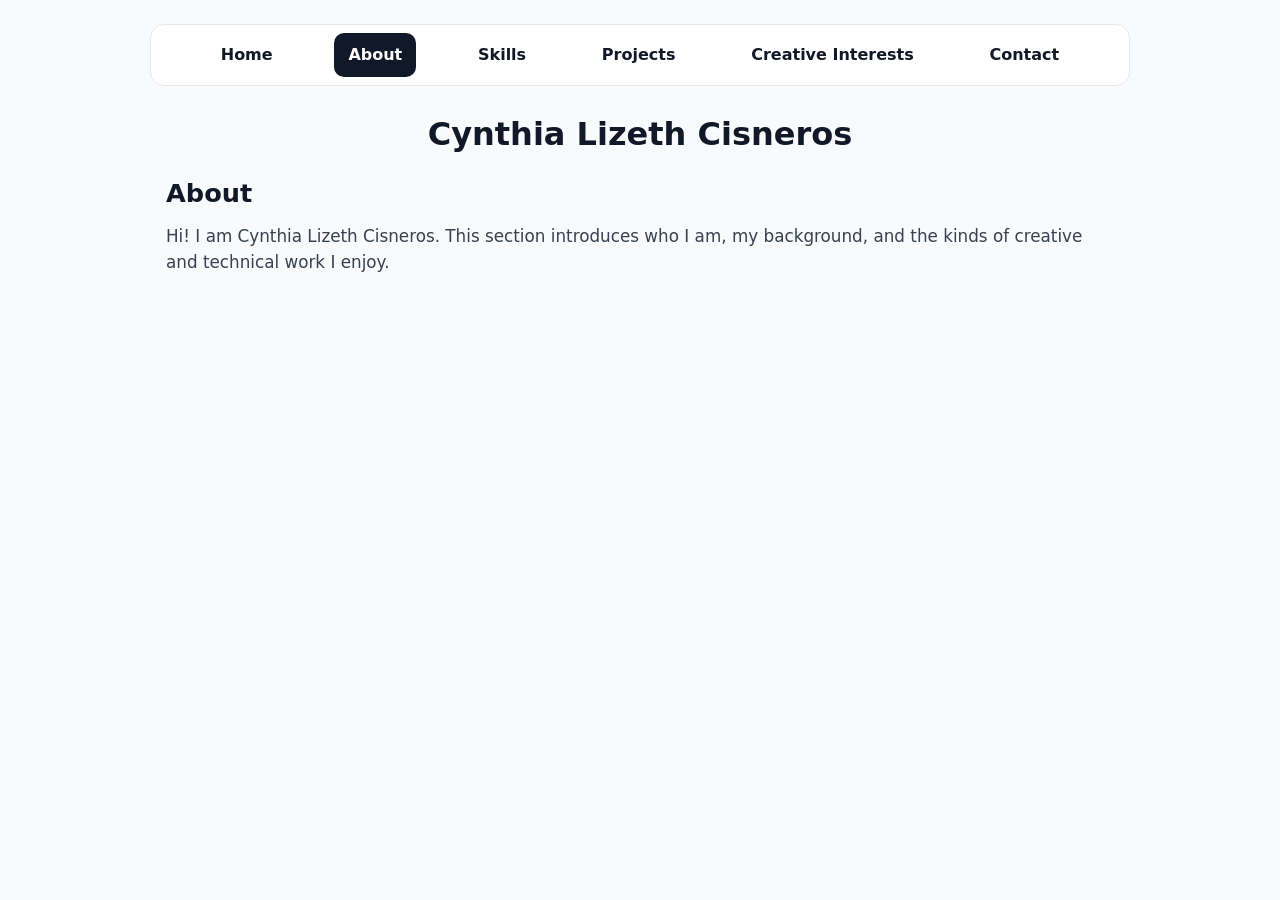
==== about.html @ 5bf7b828 "updated banner updated banner on all html files" ====
<!DOCTYPE html>
<html lang="en">
  <head>
    <meta charset="UTF-8" />
    <meta name="viewport" content="width=device-width, initial-scale=1.0" />
    <title>Cynthia Lizeth Cisneros - About</title>
    <link rel="stylesheet" href="style.css" />
  </head>
  <body>
    <header class="site-header">
      <nav class="nav-tabs" aria-label="Primary navigation">
        <a class="nav-tab" href="index.html">Home</a>
        <a class="nav-tab nav-tab--active" href="about.html">About</a>
        <a class="nav-tab" href="skills.html">Skills</a>
        <a class="nav-tab" href="projects.html">Projects</a>
        <a class="nav-tab" href="creativeinterests.html">Creative Interests</a>
        <a class="nav-tab" href="contact.html">Contact</a>
      </nav>

      <div class="banner-title">
        <h1>Cynthia Lizeth Cisneros</h1>
      </div>
    </header>

    <main class="page-content">
      <section class="page-section">
        <h2 class="page-title">About</h2>
        <p class="page-lead">
          Hi! I am Cynthia Lizeth Cisneros. This section introduces who I am,
          my background, and the kinds of creative and technical work I enjoy.
        </p>
      </section>
    </main>
  </body>
</html>
---- style.css ----
* {
    margin: 0;
    padding: 0;
    box-sizing: border-box;
}

html, body{
    height: 100%;
}

body {
    font-family: system-ui, -apple-system, BlinkMacSystemFont, "Segoe UI", Roboto, Arial, sans-serif;
    line-height: 1.5;
    background: #f8fafc;
    color: #111827;
}

.site-header {
    padding: 24px 16px 0;
    text-align: center;
}

.banner-title h1 {
    font-size: 2rem;
    margin-bottom: 16px;
}

.nav-tabs {
    display: flex;
    justify-content: space-evenly;
    align-items: center;
    flex-wrap: nowrap;
    gap: 0px;
    margin: 0 auto 24px;
    padding: 8px;
    background: #ffffff;
    border: 1px solid #e5e7eb;
    border-radius: 14px;
    width: 100%;
    max-width: 980px;
    overflow-x: auto;
}

.nav-tab {
    text-decoration: none;
    padding: 10px 14px;
    border-radius: 10px;
    color: #111827;
    font-weight: 650;
    background: transparent;
    transition: background-color 120ms ease, color 120ms ease;
}

.nav-tab:hover {
    background: #f3f4f6;
}

.nav-tab--active {
    background: #111827;
    color: #ffffff;
}

.page-content {
    max-width: 980px;
    margin: 0 auto;
    padding: 0 16px 48px;
}

.page-section {
    display: block;
}

.page-title {
    font-size: 1.6rem;
    margin-bottom: 12px;
}

.page-lead {
    font-size: 1.05rem;
    color: #374151;
}
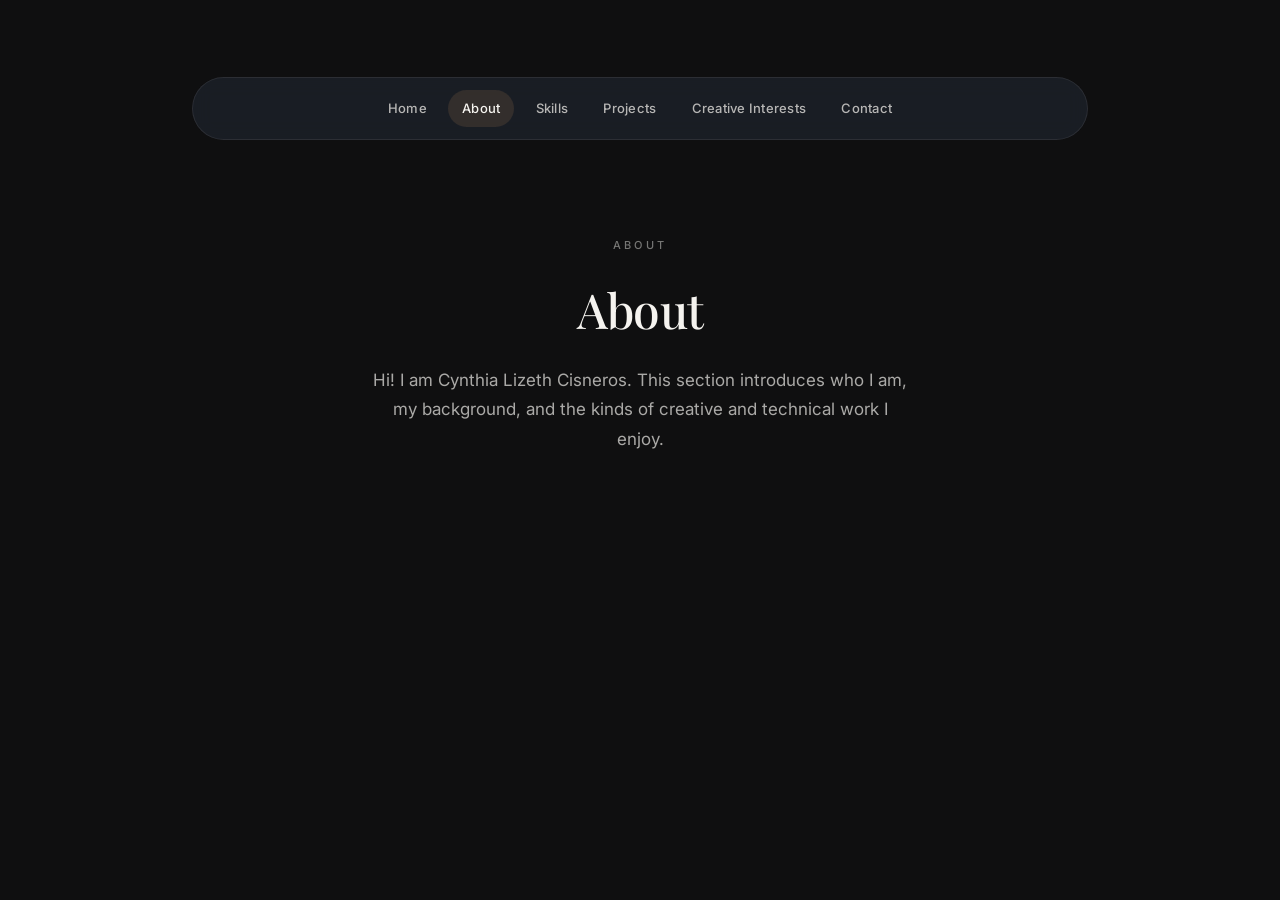
==== commit 905e1e1d: "added design to all html files" ====
--- a/about.html
+++ b/about.html
@@ -3,33 +3,38 @@
   <head>
     <meta charset="UTF-8" />
     <meta name="viewport" content="width=device-width, initial-scale=1.0" />
-    <title>Cynthia Lizeth Cisneros - About</title>
+    <title>Cynthia Lizeth Cisneros — About</title>
+    <link rel="preconnect" href="https://fonts.googleapis.com" />
+    <link rel="preconnect" href="https://fonts.gstatic.com" crossorigin />
+    <link
+      href="https://fonts.googleapis.com/css2?family=Inter:wght@400;500&family=Playfair+Display:ital,wght@0,500;0,600;1,500&display=swap"
+      rel="stylesheet"
+    />
     <link rel="stylesheet" href="style.css" />
   </head>
   <body>
-    <header class="site-header">
-      <nav class="nav-tabs" aria-label="Primary navigation">
-        <a class="nav-tab" href="index.html">Home</a>
-        <a class="nav-tab nav-tab--active" href="about.html">About</a>
-        <a class="nav-tab" href="skills.html">Skills</a>
-        <a class="nav-tab" href="projects.html">Projects</a>
-        <a class="nav-tab" href="creativeinterests.html">Creative Interests</a>
-        <a class="nav-tab" href="contact.html">Contact</a>
-      </nav>
+    <div class="home-shell">
+      <header class="home-header">
+        <nav class="home-nav" aria-label="Primary navigation">
+          <a class="home-nav__link" href="index.html">Home</a>
+          <a class="home-nav__link home-nav__link--active" href="about.html">About</a>
+          <a class="home-nav__link" href="skills.html">Skills</a>
+          <a class="home-nav__link" href="projects.html">Projects</a>
+          <a class="home-nav__link" href="creativeinterests.html">Creative Interests</a>
+          <a class="home-nav__link" href="contact.html">Contact</a>
+        </nav>
+      </header>
 
-      <div class="banner-title">
-        <h1>Cynthia Lizeth Cisneros</h1>
-      </div>
-    </header>
-
-    <main class="page-content">
-      <section class="page-section">
-        <h2 class="page-title">About</h2>
-        <p class="page-lead">
-          Hi! I am Cynthia Lizeth Cisneros. This section introduces who I am,
-          my background, and the kinds of creative and technical work I enjoy.
-        </p>
-      </section>
-    </main>
+      <main class="home-main home-main--inner">
+        <article class="home-content">
+          <p class="home-content__eyebrow">About</p>
+          <h1 class="home-content__title">About</h1>
+          <p class="home-content__lead">
+            Hi! I am Cynthia Lizeth Cisneros. This section introduces who I am, my background, and
+            the kinds of creative and technical work I enjoy.
+          </p>
+        </article>
+      </main>
+    </div>
   </body>
 </html>
--- a/style.css
+++ b/style.css
@@ -4,78 +4,352 @@
     box-sizing: border-box;
 }
 
-html, body{
+html,
+body {
     height: 100%;
 }
 
 body {
-    font-family: system-ui, -apple-system, BlinkMacSystemFont, "Segoe UI", Roboto, Arial, sans-serif;
-    line-height: 1.5;
-    background: #f8fafc;
-    color: #111827;
-}
-
-.site-header {
-    padding: 24px 16px 0;
+    min-height: 100%;
+    background: #0f0f10;
+    color: #f5f3ef;
+    font-family: "Inter", system-ui, -apple-system, BlinkMacSystemFont, "Segoe UI", sans-serif;
+    font-weight: 400;
+    line-height: 1.65;
+    -webkit-font-smoothing: antialiased;
+}
+
+/* ----- Shell & navigation ----- */
+
+.home-shell {
+    max-width: 72rem;
+    margin: 0 auto;
+    padding: clamp(2.5rem, 6vw, 5rem) clamp(1.5rem, 5vw, 3.5rem)
+        clamp(4rem, 10vw, 7rem);
+    min-height: 100vh;
+    display: flex;
+    flex-direction: column;
+}
+
+.home-header {
+    margin-bottom: clamp(2rem, 8vw, 4rem);
+}
+
+.page-site--home .home-header {
+    margin-bottom: clamp(3rem, 12vw, 8rem);
+}
+
+.home-nav {
+    display: flex;
+    flex-wrap: wrap;
+    justify-content: center;
+    align-items: center;
+    gap: 0.25rem 0.5rem;
+    padding: 0.75rem 1rem;
+    max-width: 56rem;
+    margin: 0 auto;
+    background: rgba(47, 58, 74, 0.35);
+    border: 1px solid rgba(245, 243, 239, 0.08);
+    border-radius: 999px;
+    backdrop-filter: blur(10px);
+}
+
+.home-nav__link {
+    text-decoration: none;
+    color: rgba(245, 243, 239, 0.72);
+    font-size: 0.8125rem;
+    font-weight: 500;
+    letter-spacing: 0.02em;
+    padding: 0.5rem 0.85rem;
+    border-radius: 999px;
+    transition:
+        color 0.35s ease,
+        background-color 0.35s ease;
+}
+
+.home-nav__link:hover {
+    color: #f5f3ef;
+    background: rgba(245, 243, 239, 0.06);
+}
+
+.home-nav__link--active {
+    color: #f5f3ef;
+    background: rgba(140, 106, 74, 0.22);
+}
+
+.home-nav__link:focus-visible {
+    outline: 1px solid #8c6a4a;
+    outline-offset: 2px;
+}
+
+/* ----- Main regions ----- */
+
+.home-main {
+    flex: 1;
+    display: flex;
+    flex-direction: column;
+    width: 100%;
+    max-width: 56rem;
+    margin-inline: auto;
+}
+
+.page-site--home .home-main {
+    align-items: center;
+    justify-content: center;
+}
+
+.home-main--inner {
+    align-items: stretch;
+    justify-content: flex-start;
+    gap: clamp(2.5rem, 6vw, 4rem);
+    padding-bottom: clamp(2rem, 6vw, 4rem);
+}
+
+/* ----- Homepage hero ----- */
+
+.home-hero {
     text-align: center;
-}
-
-.banner-title h1 {
-    font-size: 2rem;
-    margin-bottom: 16px;
-}
-
-.nav-tabs {
-    display: flex;
-    justify-content: space-evenly;
+    max-width: 38rem;
+    margin: 0 auto;
+    padding: clamp(2rem, 6vw, 4rem) clamp(1rem, 4vw, 2rem);
+}
+
+.home-hero__eyebrow {
+    font-size: 0.6875rem;
+    font-weight: 500;
+    letter-spacing: 0.28em;
+    text-transform: uppercase;
+    color: rgba(245, 243, 239, 0.45);
+    margin: 0 0 clamp(1.75rem, 4vw, 2.5rem);
+}
+
+.home-hero__title {
+    font-family: "Playfair Display", Georgia, "Times New Roman", serif;
+    font-weight: 500;
+    font-size: clamp(2.5rem, 7vw, 4.25rem);
+    line-height: 1.12;
+    letter-spacing: -0.02em;
+    margin: 0 0 clamp(1.5rem, 4vw, 2.25rem);
+    color: #f5f3ef;
+}
+
+.home-hero__subtitle {
+    font-size: clamp(1rem, 2.2vw, 1.125rem);
+    line-height: 1.75;
+    color: rgba(245, 243, 239, 0.68);
+    max-width: 32rem;
+    margin: 0 auto clamp(2.5rem, 6vw, 3.5rem);
+}
+
+.home-hero__cta {
+    display: inline-flex;
     align-items: center;
-    flex-wrap: nowrap;
-    gap: 0px;
-    margin: 0 auto 24px;
-    padding: 8px;
-    background: #ffffff;
-    border: 1px solid #e5e7eb;
+    justify-content: center;
+    text-decoration: none;
+    color: #f5f3ef;
+    font-size: 0.9375rem;
+    font-weight: 500;
+    letter-spacing: 0.04em;
+    padding: 1rem 2.25rem;
+    border-radius: 999px;
+    border: 1px solid rgba(140, 106, 74, 0.55);
+    background: transparent;
+    transition:
+        background-color 0.4s ease,
+        border-color 0.4s ease,
+        color 0.4s ease,
+        transform 0.45s cubic-bezier(0.22, 1, 0.36, 1),
+        box-shadow 0.45s ease;
+}
+
+.home-hero__cta:hover {
+    background: rgba(140, 106, 74, 0.18);
+    border-color: #8c6a4a;
+    box-shadow: 0 12px 40px rgba(15, 15, 16, 0.45);
+    transform: translateY(-2px);
+}
+
+.home-hero__cta:active {
+    transform: translateY(0);
+}
+
+.home-hero__cta:focus-visible {
+    outline: 1px solid rgba(245, 243, 239, 0.35);
+    outline-offset: 4px;
+}
+
+/* ----- Inner pages (editorial block) ----- */
+
+.home-content {
+    text-align: center;
+    max-width: 38rem;
+    margin: 0 auto;
+    padding: clamp(1rem, 4vw, 2rem) clamp(1rem, 4vw, 2rem) 0;
+}
+
+.home-content--tight-bottom {
+    padding-bottom: 0;
+}
+
+.home-content__eyebrow {
+    font-size: 0.6875rem;
+    font-weight: 500;
+    letter-spacing: 0.28em;
+    text-transform: uppercase;
+    color: rgba(245, 243, 239, 0.45);
+    margin: 0 0 clamp(1.25rem, 3vw, 1.75rem);
+}
+
+.home-content__title {
+    font-family: "Playfair Display", Georgia, "Times New Roman", serif;
+    font-weight: 500;
+    font-size: clamp(2rem, 5vw, 3rem);
+    line-height: 1.15;
+    letter-spacing: -0.02em;
+    color: #f5f3ef;
+    margin: 0 0 clamp(1.25rem, 3vw, 1.75rem);
+}
+
+.home-content__lead {
+    font-size: clamp(1rem, 2.2vw, 1.0625rem);
+    line-height: 1.75;
+    color: rgba(245, 243, 239, 0.68);
+    margin: 0;
+}
+
+/* ----- Project gallery ----- */
+
+.projects-gallery {
+    width: 100%;
+}
+
+.project-grid {
+    display: grid;
+    grid-template-columns: repeat(auto-fill, minmax(260px, 1fr));
+    gap: clamp(1.25rem, 3vw, 1.75rem);
+    align-items: stretch;
+}
+
+.project-card {
+    background: rgba(47, 58, 74, 0.25);
+    border: 1px solid rgba(245, 243, 239, 0.1);
     border-radius: 14px;
-    width: 100%;
-    max-width: 980px;
-    overflow-x: auto;
-}
-
-.nav-tab {
+    padding: clamp(1.25rem, 3vw, 1.5rem) clamp(1.25rem, 3vw, 1.5rem)
+        clamp(1.5rem, 3.5vw, 1.75rem);
+    display: flex;
+    flex-direction: column;
+    gap: 0.85rem;
+    box-shadow: 0 1px 2px rgba(15, 15, 16, 0.4);
+    transition:
+        box-shadow 0.35s ease,
+        border-color 0.35s ease,
+        transform 0.45s cubic-bezier(0.22, 1, 0.36, 1);
+}
+
+.project-card:hover {
+    border-color: rgba(140, 106, 74, 0.35);
+    box-shadow: 0 16px 48px rgba(15, 15, 16, 0.55);
+    transform: translateY(-2px);
+}
+
+.project-card__category {
+    align-self: flex-start;
+    display: inline-block;
+    font-size: 0.68rem;
+    font-weight: 700;
+    letter-spacing: 0.06em;
+    text-transform: uppercase;
+    color: rgba(245, 243, 239, 0.55);
+    background: rgba(47, 58, 74, 0.45);
+    border: 1px solid rgba(245, 243, 239, 0.1);
+    padding: 5px 10px;
+    border-radius: 999px;
+    max-width: 100%;
+    line-height: 1.25;
+    white-space: normal;
+}
+
+.project-card__title {
+    font-family: "Playfair Display", Georgia, "Times New Roman", serif;
+    font-size: 1.2rem;
+    font-weight: 500;
+    color: #f5f3ef;
+    line-height: 1.3;
+    margin: 0;
+}
+
+.project-card__desc {
+    font-size: 0.98rem;
+    color: rgba(245, 243, 239, 0.62);
+    flex-grow: 1;
+    margin: 0;
+}
+
+.project-card__links {
+    display: flex;
+    flex-wrap: wrap;
+    gap: 10px;
+}
+
+.project-card__link {
+    font-size: 0.92rem;
+    font-weight: 500;
     text-decoration: none;
-    padding: 10px 14px;
-    border-radius: 10px;
-    color: #111827;
-    font-weight: 650;
-    background: transparent;
-    transition: background-color 120ms ease, color 120ms ease;
-}
-
-.nav-tab:hover {
-    background: #f3f4f6;
-}
-
-.nav-tab--active {
-    background: #111827;
-    color: #ffffff;
-}
-
-.page-content {
-    max-width: 980px;
-    margin: 0 auto;
-    padding: 0 16px 48px;
-}
-
-.page-section {
-    display: block;
-}
-
-.page-title {
-    font-size: 1.6rem;
-    margin-bottom: 12px;
-}
-
-.page-lead {
-    font-size: 1.05rem;
-    color: #374151;
-}
+    color: #f5f3ef;
+    background: rgba(140, 106, 74, 0.28);
+    border: 1px solid rgba(140, 106, 74, 0.45);
+    padding: 8px 14px;
+    border-radius: 999px;
+    transition:
+        background-color 0.35s ease,
+        border-color 0.35s ease,
+        transform 0.35s ease;
+}
+
+.project-card__link:hover {
+    background: rgba(140, 106, 74, 0.42);
+    border-color: #8c6a4a;
+}
+
+.project-card__link:focus-visible {
+    outline: 1px solid rgba(245, 243, 239, 0.35);
+    outline-offset: 2px;
+}
+
+.project-card__link--secondary {
+    color: rgba(245, 243, 239, 0.88);
+    background: rgba(47, 58, 74, 0.4);
+    border-color: rgba(245, 243, 239, 0.12);
+}
+
+.project-card__link--secondary:hover {
+    background: rgba(47, 58, 74, 0.65);
+    border-color: rgba(245, 243, 239, 0.18);
+}
+
+@media (max-width: 640px) {
+    .home-nav {
+        border-radius: 1rem;
+        justify-content: flex-start;
+    }
+}
+
+@media (max-width: 520px) {
+    .project-grid {
+        grid-template-columns: 1fr;
+    }
+}
+
+@media (prefers-reduced-motion: reduce) {
+    .home-nav__link,
+    .home-hero__cta,
+    .project-card,
+    .project-card__link {
+        transition-duration: 0.01ms;
+    }
+
+    .home-hero__cta:hover,
+    .project-card:hover {
+        transform: none;
+    }
+}
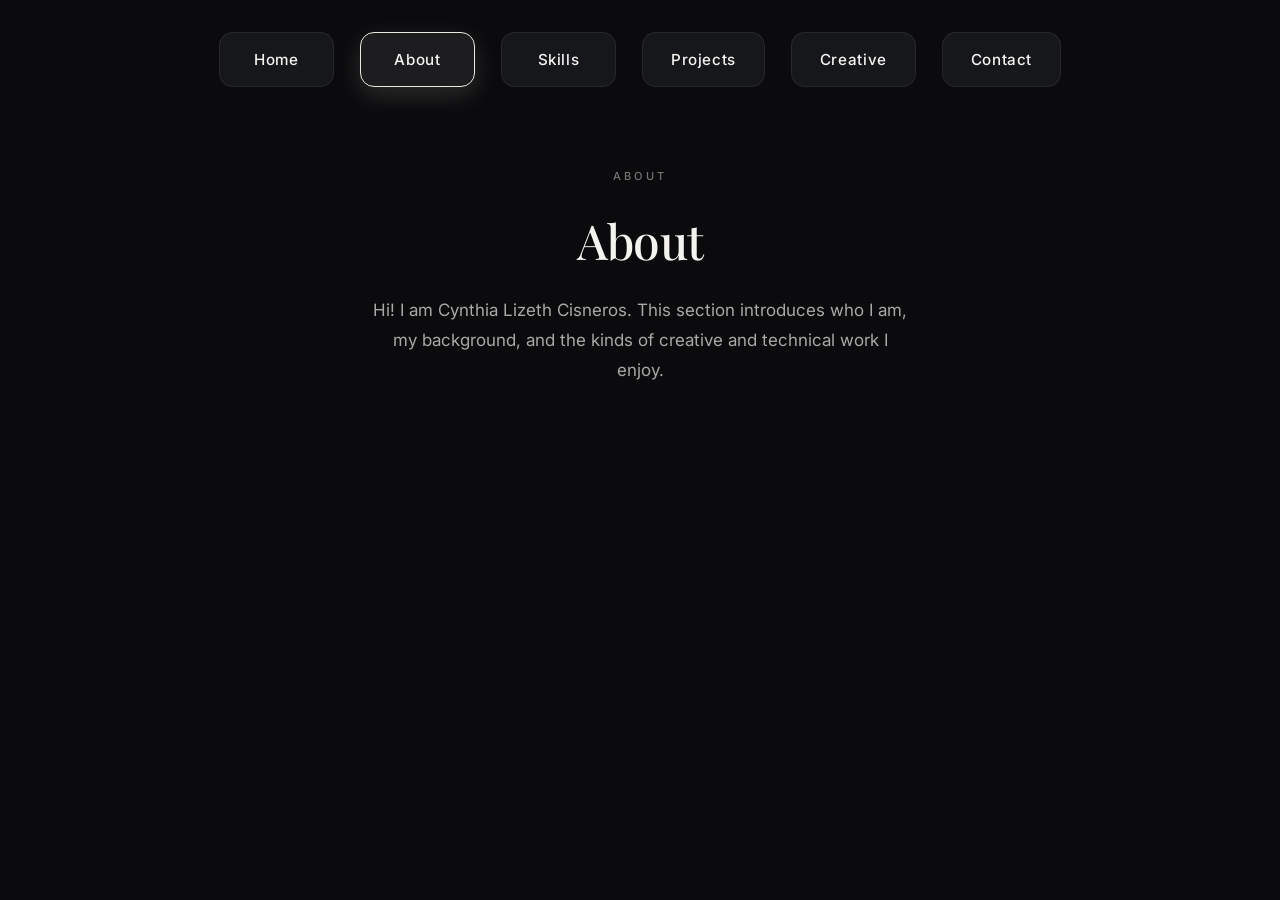
==== commit 23e1eb65: "updated nav. table" ====
--- a/about.html
+++ b/about.html
@@ -7,34 +7,35 @@
     <link rel="preconnect" href="https://fonts.googleapis.com" />
     <link rel="preconnect" href="https://fonts.gstatic.com" crossorigin />
     <link
-      href="https://fonts.googleapis.com/css2?family=Inter:wght@400;500&family=Playfair+Display:ital,wght@0,500;0,600;1,500&display=swap"
+      href="https://fonts.googleapis.com/css2?family=Inter:wght@400;500;600&family=Playfair+Display:wght@500;600;700&display=swap"
       rel="stylesheet"
     />
+    <link rel="stylesheet" href="home.css" />
     <link rel="stylesheet" href="style.css" />
   </head>
   <body>
-    <div class="home-shell">
-      <header class="home-header">
-        <nav class="home-nav" aria-label="Primary navigation">
-          <a class="home-nav__link" href="index.html">Home</a>
-          <a class="home-nav__link home-nav__link--active" href="about.html">About</a>
-          <a class="home-nav__link" href="skills.html">Skills</a>
-          <a class="home-nav__link" href="projects.html">Projects</a>
-          <a class="home-nav__link" href="creativeinterests.html">Creative Interests</a>
-          <a class="home-nav__link" href="contact.html">Contact</a>
-        </nav>
-      </header>
+    <header class="site-header">
+      <nav class="nav-menu" aria-label="Primary navigation">
+        <a href="index.html" class="nav-item">Home</a>
+        <a href="about.html" class="nav-item">About</a>
+        <a href="skills.html" class="nav-item">Skills</a>
+        <a href="projects.html" class="nav-item">Projects</a>
+        <a href="creativeinterests.html" class="nav-item">Creative</a>
+        <a href="contact.html" class="nav-item">Contact</a>
+      </nav>
+    </header>
 
-      <main class="home-main home-main--inner">
-        <article class="home-content">
-          <p class="home-content__eyebrow">About</p>
-          <h1 class="home-content__title">About</h1>
-          <p class="home-content__lead">
-            Hi! I am Cynthia Lizeth Cisneros. This section introduces who I am, my background, and
-            the kinds of creative and technical work I enjoy.
-          </p>
-        </article>
-      </main>
-    </div>
+    <main class="home-main home-main--inner">
+      <article class="home-content">
+        <p class="home-content__eyebrow">About</p>
+        <h1 class="home-content__title">About</h1>
+        <p class="home-content__lead">
+          Hi! I am Cynthia Lizeth Cisneros. This section introduces who I am, my background, and the
+          kinds of creative and technical work I enjoy.
+        </p>
+      </article>
+    </main>
+
+    <script src="home.js"></script>
   </body>
 </html>
--- a/home.css
+++ b/home.css
@@ -0,0 +1,125 @@
+* {
+    margin: 0;
+    padding: 0;
+    box-sizing: border-box;
+}
+
+html {
+    scroll-behavior: smooth;
+}
+
+body {
+    background: #0b0b0d;
+    color: #f5f3ef;
+    font-family: "Inter", sans-serif;
+}
+
+/* HEADER */
+.site-header {
+    width: 100%;
+    padding: 32px 20px 0;
+    display: flex;
+    justify-content: center;
+}
+
+/* NAV MENU */
+.nav-menu {
+    display: flex;
+    justify-content: center;
+    gap: 26px; /* increased spacing */
+    flex-wrap: wrap;
+}
+
+/* NAV ITEMS */
+.nav-item {
+    text-decoration: none;
+    color: #f5f3ef;
+    background: #15171b;
+    border: 1px solid rgba(245, 243, 239, 0.08);
+    padding: 14px 28px;
+    min-width: 115px;
+    text-align: center;
+    border-radius: 14px;
+    font-size: 0.95rem;
+    font-weight: 500;
+    letter-spacing: 0.04em;
+
+    transition:
+        background-color 0.3s ease,
+        border-color 0.3s ease,
+        transform 0.25s ease,
+        box-shadow 0.3s ease;
+}
+
+/* HOVER EFFECT */
+.nav-item:hover {
+    transform: translateY(-3px);
+    border-color: rgba(245, 243, 239, 0.2);
+    box-shadow: 0 10px 25px rgba(0, 0, 0, 0.25);
+}
+
+/* ACTIVE (VANILLA LUXURY STYLE) */
+.nav-item.active {
+    border-color: #ede7df;
+    background: rgba(237, 231, 223, 0.08);
+    box-shadow: 0 8px 24px rgba(237, 231, 223, 0.15);
+}
+
+/* HERO */
+.hero {
+    min-height: calc(100vh - 120px);
+    display: flex;
+    flex-direction: column;
+    justify-content: center;
+    align-items: center;
+    text-align: center;
+    padding: 60px 20px 100px;
+}
+
+.hero-label {
+    font-size: 0.7rem;
+    letter-spacing: 0.35em;
+    color: rgba(245, 243, 239, 0.5);
+    margin-bottom: 28px;
+}
+
+.hero h1 {
+    font-family: "Playfair Display", serif;
+    font-size: clamp(3.2rem, 7vw, 5.8rem);
+    line-height: 1;
+    margin-bottom: 28px;
+}
+
+.hero-subtext {
+    max-width: 600px;
+    font-size: 1.15rem;
+    color: rgba(245, 243, 239, 0.7);
+    margin-bottom: 40px;
+}
+
+/* BUTTON */
+.hero-button {
+    text-decoration: none;
+    color: #f5f3ef;
+    border: 1px solid rgba(237, 231, 223, 0.4);
+    padding: 14px 32px;
+    border-radius: 999px;
+    transition: all 0.3s ease;
+}
+
+.hero-button:hover {
+    background: rgba(237, 231, 223, 0.08);
+    border-color: #ede7df;
+}
+
+/* MOBILE */
+@media (max-width: 768px) {
+    .nav-menu {
+        gap: 16px;
+    }
+
+    .nav-item {
+        padding: 12px 18px;
+        min-width: unset;
+    }
+}
--- a/style.css
+++ b/style.css
@@ -11,7 +11,7 @@
 
 body {
     min-height: 100%;
-    background: #0f0f10;
+    background: #0b0b0d;
     color: #f5f3ef;
     font-family: "Inter", system-ui, -apple-system, BlinkMacSystemFont, "Segoe UI", sans-serif;
     font-weight: 400;
@@ -19,163 +19,19 @@
     -webkit-font-smoothing: antialiased;
 }
 
-/* ----- Shell & navigation ----- */
-
-.home-shell {
-    max-width: 72rem;
-    margin: 0 auto;
-    padding: clamp(2.5rem, 6vw, 5rem) clamp(1.5rem, 5vw, 3.5rem)
-        clamp(4rem, 10vw, 7rem);
-    min-height: 100vh;
-    display: flex;
-    flex-direction: column;
-}
-
-.home-header {
-    margin-bottom: clamp(2rem, 8vw, 4rem);
-}
-
-.page-site--home .home-header {
-    margin-bottom: clamp(3rem, 12vw, 8rem);
-}
-
-.home-nav {
-    display: flex;
-    flex-wrap: wrap;
-    justify-content: center;
-    align-items: center;
-    gap: 0.25rem 0.5rem;
-    padding: 0.75rem 1rem;
-    max-width: 56rem;
-    margin: 0 auto;
-    background: rgba(47, 58, 74, 0.35);
-    border: 1px solid rgba(245, 243, 239, 0.08);
-    border-radius: 999px;
-    backdrop-filter: blur(10px);
-}
-
-.home-nav__link {
-    text-decoration: none;
-    color: rgba(245, 243, 239, 0.72);
-    font-size: 0.8125rem;
-    font-weight: 500;
-    letter-spacing: 0.02em;
-    padding: 0.5rem 0.85rem;
-    border-radius: 999px;
-    transition:
-        color 0.35s ease,
-        background-color 0.35s ease;
-}
-
-.home-nav__link:hover {
-    color: #f5f3ef;
-    background: rgba(245, 243, 239, 0.06);
-}
-
-.home-nav__link--active {
-    color: #f5f3ef;
-    background: rgba(140, 106, 74, 0.22);
-}
-
-.home-nav__link:focus-visible {
-    outline: 1px solid #8c6a4a;
-    outline-offset: 2px;
-}
-
-/* ----- Main regions ----- */
+/* ----- Inner page main ----- */
 
 .home-main {
-    flex: 1;
-    display: flex;
-    flex-direction: column;
     width: 100%;
     max-width: 56rem;
     margin-inline: auto;
 }
 
-.page-site--home .home-main {
-    align-items: center;
-    justify-content: center;
-}
-
 .home-main--inner {
-    align-items: stretch;
-    justify-content: flex-start;
+    display: flex;
+    flex-direction: column;
     gap: clamp(2.5rem, 6vw, 4rem);
-    padding-bottom: clamp(2rem, 6vw, 4rem);
-}
-
-/* ----- Homepage hero ----- */
-
-.home-hero {
-    text-align: center;
-    max-width: 38rem;
-    margin: 0 auto;
-    padding: clamp(2rem, 6vw, 4rem) clamp(1rem, 4vw, 2rem);
-}
-
-.home-hero__eyebrow {
-    font-size: 0.6875rem;
-    font-weight: 500;
-    letter-spacing: 0.28em;
-    text-transform: uppercase;
-    color: rgba(245, 243, 239, 0.45);
-    margin: 0 0 clamp(1.75rem, 4vw, 2.5rem);
-}
-
-.home-hero__title {
-    font-family: "Playfair Display", Georgia, "Times New Roman", serif;
-    font-weight: 500;
-    font-size: clamp(2.5rem, 7vw, 4.25rem);
-    line-height: 1.12;
-    letter-spacing: -0.02em;
-    margin: 0 0 clamp(1.5rem, 4vw, 2.25rem);
-    color: #f5f3ef;
-}
-
-.home-hero__subtitle {
-    font-size: clamp(1rem, 2.2vw, 1.125rem);
-    line-height: 1.75;
-    color: rgba(245, 243, 239, 0.68);
-    max-width: 32rem;
-    margin: 0 auto clamp(2.5rem, 6vw, 3.5rem);
-}
-
-.home-hero__cta {
-    display: inline-flex;
-    align-items: center;
-    justify-content: center;
-    text-decoration: none;
-    color: #f5f3ef;
-    font-size: 0.9375rem;
-    font-weight: 500;
-    letter-spacing: 0.04em;
-    padding: 1rem 2.25rem;
-    border-radius: 999px;
-    border: 1px solid rgba(140, 106, 74, 0.55);
-    background: transparent;
-    transition:
-        background-color 0.4s ease,
-        border-color 0.4s ease,
-        color 0.4s ease,
-        transform 0.45s cubic-bezier(0.22, 1, 0.36, 1),
-        box-shadow 0.45s ease;
-}
-
-.home-hero__cta:hover {
-    background: rgba(140, 106, 74, 0.18);
-    border-color: #8c6a4a;
-    box-shadow: 0 12px 40px rgba(15, 15, 16, 0.45);
-    transform: translateY(-2px);
-}
-
-.home-hero__cta:active {
-    transform: translateY(0);
-}
-
-.home-hero__cta:focus-visible {
-    outline: 1px solid rgba(245, 243, 239, 0.35);
-    outline-offset: 4px;
+    padding: clamp(2rem, 6vw, 3rem) 20px clamp(3rem, 10vw, 6rem);
 }
 
 /* ----- Inner pages (editorial block) ----- */
@@ -327,13 +183,6 @@
     border-color: rgba(245, 243, 239, 0.18);
 }
 
-@media (max-width: 640px) {
-    .home-nav {
-        border-radius: 1rem;
-        justify-content: flex-start;
-    }
-}
-
 @media (max-width: 520px) {
     .project-grid {
         grid-template-columns: 1fr;
@@ -341,14 +190,11 @@
 }
 
 @media (prefers-reduced-motion: reduce) {
-    .home-nav__link,
-    .home-hero__cta,
     .project-card,
     .project-card__link {
         transition-duration: 0.01ms;
     }
 
-    .home-hero__cta:hover,
     .project-card:hover {
         transform: none;
     }
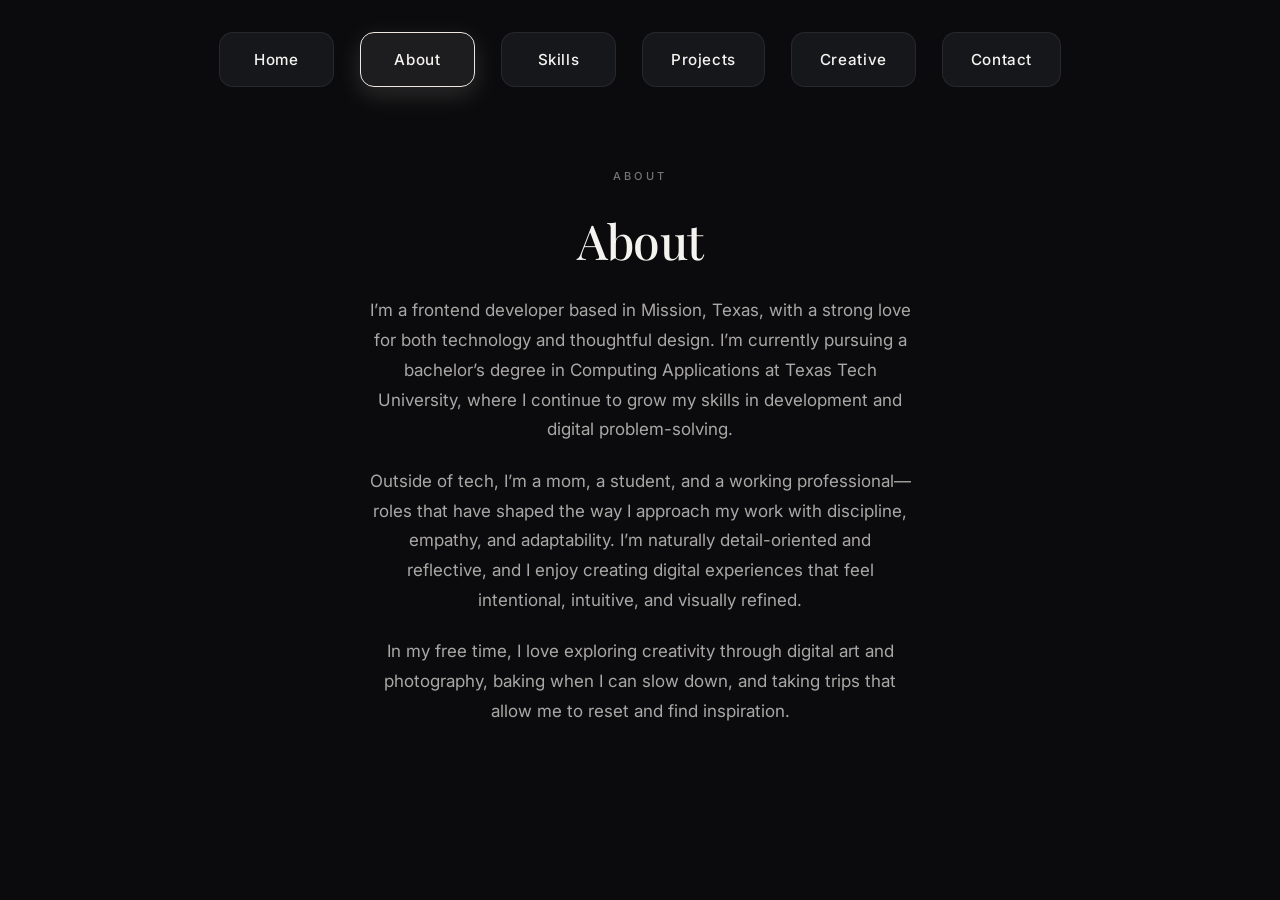
==== commit b555e760: "changed about.html bio" ====
--- a/about.html
+++ b/about.html
@@ -30,8 +30,20 @@
         <p class="home-content__eyebrow">About</p>
         <h1 class="home-content__title">About</h1>
         <p class="home-content__lead">
-          Hi! I am Cynthia Lizeth Cisneros. This section introduces who I am, my background, and the
-          kinds of creative and technical work I enjoy.
+          I’m a frontend developer based in Mission, Texas, with a strong love for both technology and
+          thoughtful design. I’m currently pursuing a bachelor’s degree in Computing Applications at
+          Texas Tech University, where I continue to grow my skills in development and digital
+          problem-solving.
+        </p>
+        <p class="home-content__lead">
+          Outside of tech, I’m a mom, a student, and a working professional—roles that have shaped the
+          way I approach my work with discipline, empathy, and adaptability. I’m naturally
+          detail-oriented and reflective, and I enjoy creating digital experiences that feel
+          intentional, intuitive, and visually refined.
+        </p>
+        <p class="home-content__lead">
+          In my free time, I love exploring creativity through digital art and photography, baking
+          when I can slow down, and taking trips that allow me to reset and find inspiration.
         </p>
       </article>
     </main>
--- a/home.css
+++ b/home.css
@@ -85,7 +85,9 @@
 
 .hero h1 {
     font-family: "Playfair Display", serif;
-    font-size: clamp(3.2rem, 7vw, 5.8rem);
+    font-size: clamp(3rem, 6vw, 5.2rem);
+    font-weight: 400;
+    letter-spacing: -0.5px;
     line-height: 1;
     margin-bottom: 28px;
 }
@@ -94,6 +96,7 @@
     max-width: 600px;
     font-size: 1.15rem;
     color: rgba(245, 243, 239, 0.7);
+    font-weight: 400;
     margin-bottom: 40px;
 }
 
--- a/style.css
+++ b/style.css
@@ -71,6 +71,10 @@
     line-height: 1.75;
     color: rgba(245, 243, 239, 0.68);
     margin: 0;
+}
+
+.home-content__lead + .home-content__lead {
+    margin-top: 1.35rem;
 }
 
 /* ----- Project gallery ----- */
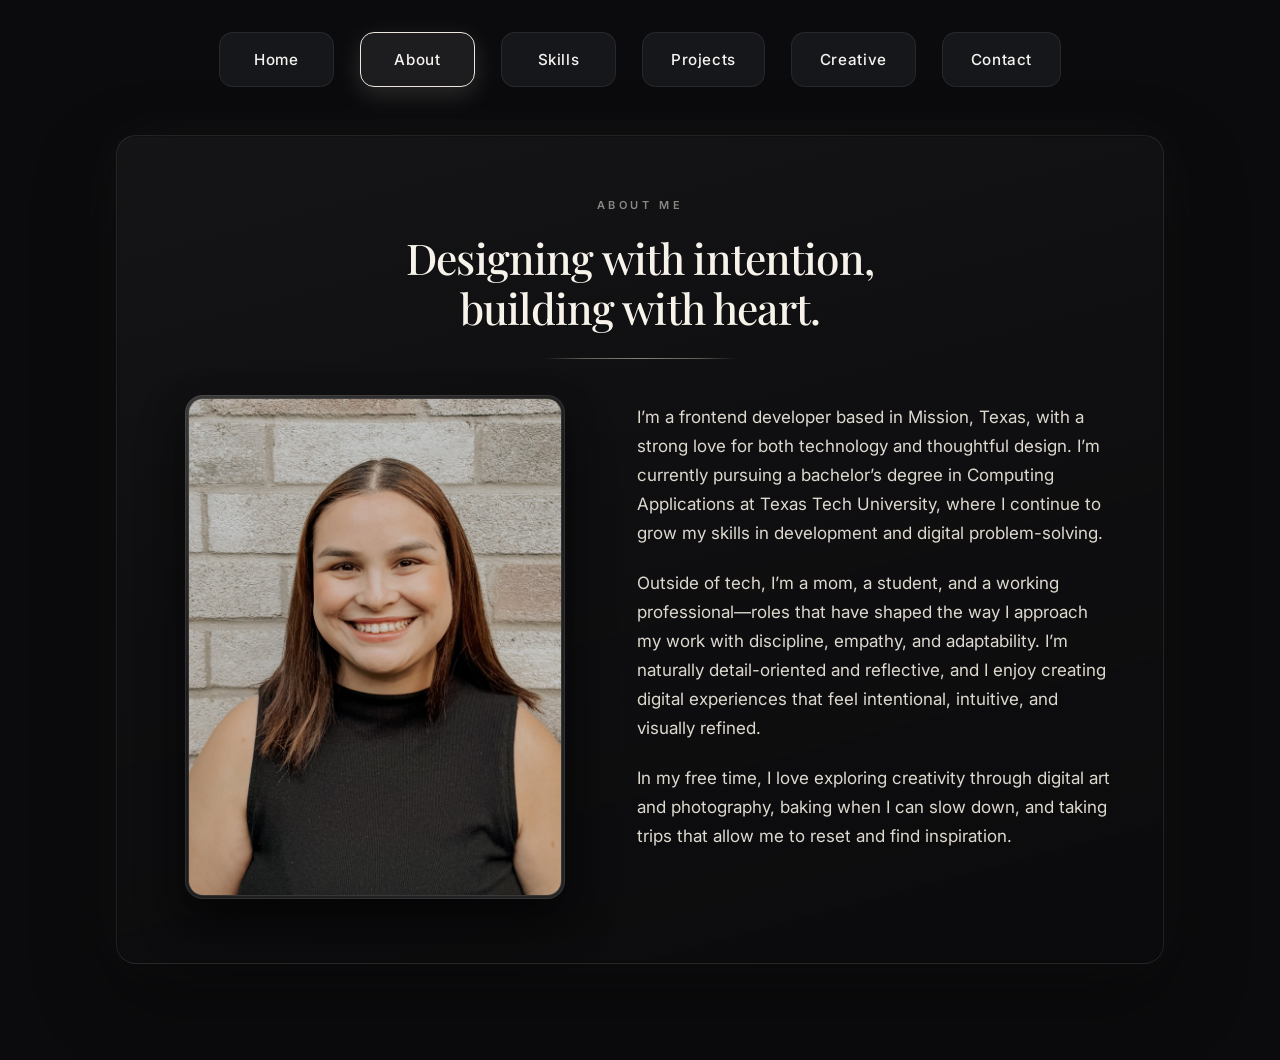
==== commit 78a6ffcf: "updated about.html" ====
--- a/about.html
+++ b/about.html
@@ -25,27 +25,48 @@
       </nav>
     </header>
 
-    <main class="home-main home-main--inner">
-      <article class="home-content">
-        <p class="home-content__eyebrow">About</p>
-        <h1 class="home-content__title">About</h1>
-        <p class="home-content__lead">
-          I’m a frontend developer based in Mission, Texas, with a strong love for both technology and
-          thoughtful design. I’m currently pursuing a bachelor’s degree in Computing Applications at
-          Texas Tech University, where I continue to grow my skills in development and digital
-          problem-solving.
-        </p>
-        <p class="home-content__lead">
-          Outside of tech, I’m a mom, a student, and a working professional—roles that have shaped the
-          way I approach my work with discipline, empathy, and adaptability. I’m naturally
-          detail-oriented and reflective, and I enjoy creating digital experiences that feel
-          intentional, intuitive, and visually refined.
-        </p>
-        <p class="home-content__lead">
-          In my free time, I love exploring creativity through digital art and photography, baking
-          when I can slow down, and taking trips that allow me to reset and find inspiration.
-        </p>
-      </article>
+    <main class="home-main home-main--inner home-main--about">
+      <section class="about-panel" aria-labelledby="about-heading">
+        <p class="about-panel__eyebrow">About me</p>
+        <h1 id="about-heading" class="about-panel__title">
+          Designing with intention, building with heart.
+        </h1>
+        <div class="about-panel__divider" role="presentation"></div>
+
+        <div class="about-panel__columns">
+          <figure class="about-panel__figure">
+            <div class="about-panel__photo">
+              <img
+                class="about-panel__img"
+                src="images/about-portrait.png"
+                alt="Portrait of Cynthia Lizeth Cisneros, smiling, wearing a black sleeveless top against a light brick wall."
+                width="768"
+                height="1024"
+                loading="eager"
+              />
+            </div>
+          </figure>
+
+          <div class="about-panel__body">
+            <p class="about-panel__text">
+              I’m a frontend developer based in Mission, Texas, with a strong love for both technology
+              and thoughtful design. I’m currently pursuing a bachelor’s degree in Computing
+              Applications at Texas Tech University, where I continue to grow my skills in
+              development and digital problem-solving.
+            </p>
+            <p class="about-panel__text">
+              Outside of tech, I’m a mom, a student, and a working professional—roles that have shaped
+              the way I approach my work with discipline, empathy, and adaptability. I’m naturally
+              detail-oriented and reflective, and I enjoy creating digital experiences that feel
+              intentional, intuitive, and visually refined.
+            </p>
+            <p class="about-panel__text">
+              In my free time, I love exploring creativity through digital art and photography, baking
+              when I can slow down, and taking trips that allow me to reset and find inspiration.
+            </p>
+          </div>
+        </div>
+      </section>
     </main>
 
     <script src="home.js"></script>
--- a/style.css
+++ b/style.css
@@ -75,6 +75,162 @@
 
 .home-content__lead + .home-content__lead {
     margin-top: 1.35rem;
+}
+
+/* ----- About page (editorial two-column) ----- */
+
+.home-main--about {
+    max-width: 68rem;
+}
+
+.about-panel {
+    width: 100%;
+    margin: 0 auto;
+    padding: clamp(2.25rem, 5vw, 3.75rem) clamp(1.5rem, 4vw, 3rem);
+    border-radius: 20px;
+    border: 1px solid rgba(247, 243, 235, 0.09);
+    background: linear-gradient(
+        165deg,
+        rgba(247, 243, 235, 0.045) 0%,
+        rgba(245, 239, 228, 0.02) 45%,
+        rgba(11, 11, 13, 0.35) 100%
+    );
+    box-shadow:
+        0 0 0 1px rgba(0, 0, 0, 0.2) inset,
+        0 32px 80px rgba(0, 0, 0, 0.35),
+        0 0 60px rgba(247, 243, 235, 0.04);
+}
+
+.about-panel__eyebrow {
+    font-size: 0.6875rem;
+    font-weight: 600;
+    letter-spacing: 0.32em;
+    text-transform: uppercase;
+    color: rgba(247, 243, 235, 0.52);
+    margin: 0 0 1.15rem;
+    text-align: center;
+}
+
+.about-panel__title {
+    font-family: "Playfair Display", Georgia, "Times New Roman", serif;
+    font-weight: 500;
+    font-size: clamp(1.85rem, 4.2vw, 2.65rem);
+    line-height: 1.2;
+    letter-spacing: -0.02em;
+    color: #f7f3eb;
+    margin: 0 auto 1.5rem;
+    max-width: 42rem;
+    text-align: center;
+    text-wrap: balance;
+}
+
+.about-panel__divider {
+    height: 1px;
+    max-width: 12rem;
+    margin: 0 auto 2.5rem;
+    background: linear-gradient(
+        90deg,
+        transparent,
+        rgba(245, 239, 228, 0.35) 20%,
+        rgba(247, 243, 235, 0.5) 50%,
+        rgba(245, 239, 228, 0.35) 80%,
+        transparent
+    );
+    box-shadow: 0 0 12px rgba(245, 239, 228, 0.12);
+}
+
+.about-panel__columns {
+    display: grid;
+    grid-template-columns: minmax(0, 420px) minmax(0, 1fr);
+    gap: clamp(2rem, 5vw, 3.25rem);
+    align-items: start;
+}
+
+.about-panel__figure {
+    margin: 0;
+    justify-self: center;
+    width: 100%;
+    max-width: 380px;
+}
+
+.about-panel__photo {
+    position: relative;
+    border-radius: 18px;
+    padding: 3px;
+    background: linear-gradient(
+        145deg,
+        rgba(247, 243, 235, 0.18),
+        rgba(245, 239, 228, 0.06) 40%,
+        rgba(247, 243, 235, 0.1)
+    );
+    box-shadow:
+        0 24px 48px rgba(0, 0, 0, 0.45),
+        0 12px 32px rgba(0, 0, 0, 0.25),
+        0 0 0 1px rgba(247, 243, 235, 0.08) inset;
+    transform: translateY(-4px);
+}
+
+.about-panel__img {
+    display: block;
+    width: 100%;
+    height: auto;
+    border-radius: 15px;
+    border: 1px solid rgba(247, 243, 235, 0.1);
+    vertical-align: middle;
+}
+
+.about-panel__body {
+    max-width: 36rem;
+    padding-top: 0.25rem;
+}
+
+.about-panel__text {
+    font-size: clamp(1rem, 1.35vw, 1.0625rem);
+    line-height: 1.7;
+    color: rgba(245, 239, 228, 0.9);
+    margin: 0;
+    text-align: left;
+}
+
+.about-panel__text + .about-panel__text {
+    margin-top: 1.35rem;
+}
+
+@media (max-width: 900px) {
+    .about-panel__columns {
+        grid-template-columns: 1fr;
+        justify-items: center;
+    }
+
+    .about-panel__figure {
+        max-width: min(380px, 88vw);
+    }
+
+    .about-panel__photo {
+        transform: none;
+    }
+
+    .about-panel__body {
+        max-width: 38rem;
+        text-align: center;
+        padding-top: 0;
+    }
+
+    .about-panel__text {
+        text-align: center;
+    }
+
+}
+
+@media (max-width: 480px) {
+    .about-panel {
+        padding: clamp(1.75rem, 5vw, 2.25rem) clamp(1.15rem, 4vw, 1.5rem);
+        border-radius: 16px;
+    }
+
+    .about-panel__divider {
+        margin-bottom: 2rem;
+    }
 }
 
 /* ----- Project gallery ----- */
@@ -194,6 +350,10 @@
 }
 
 @media (prefers-reduced-motion: reduce) {
+    .about-panel__photo {
+        transform: none;
+    }
+
     .project-card,
     .project-card__link {
         transition-duration: 0.01ms;
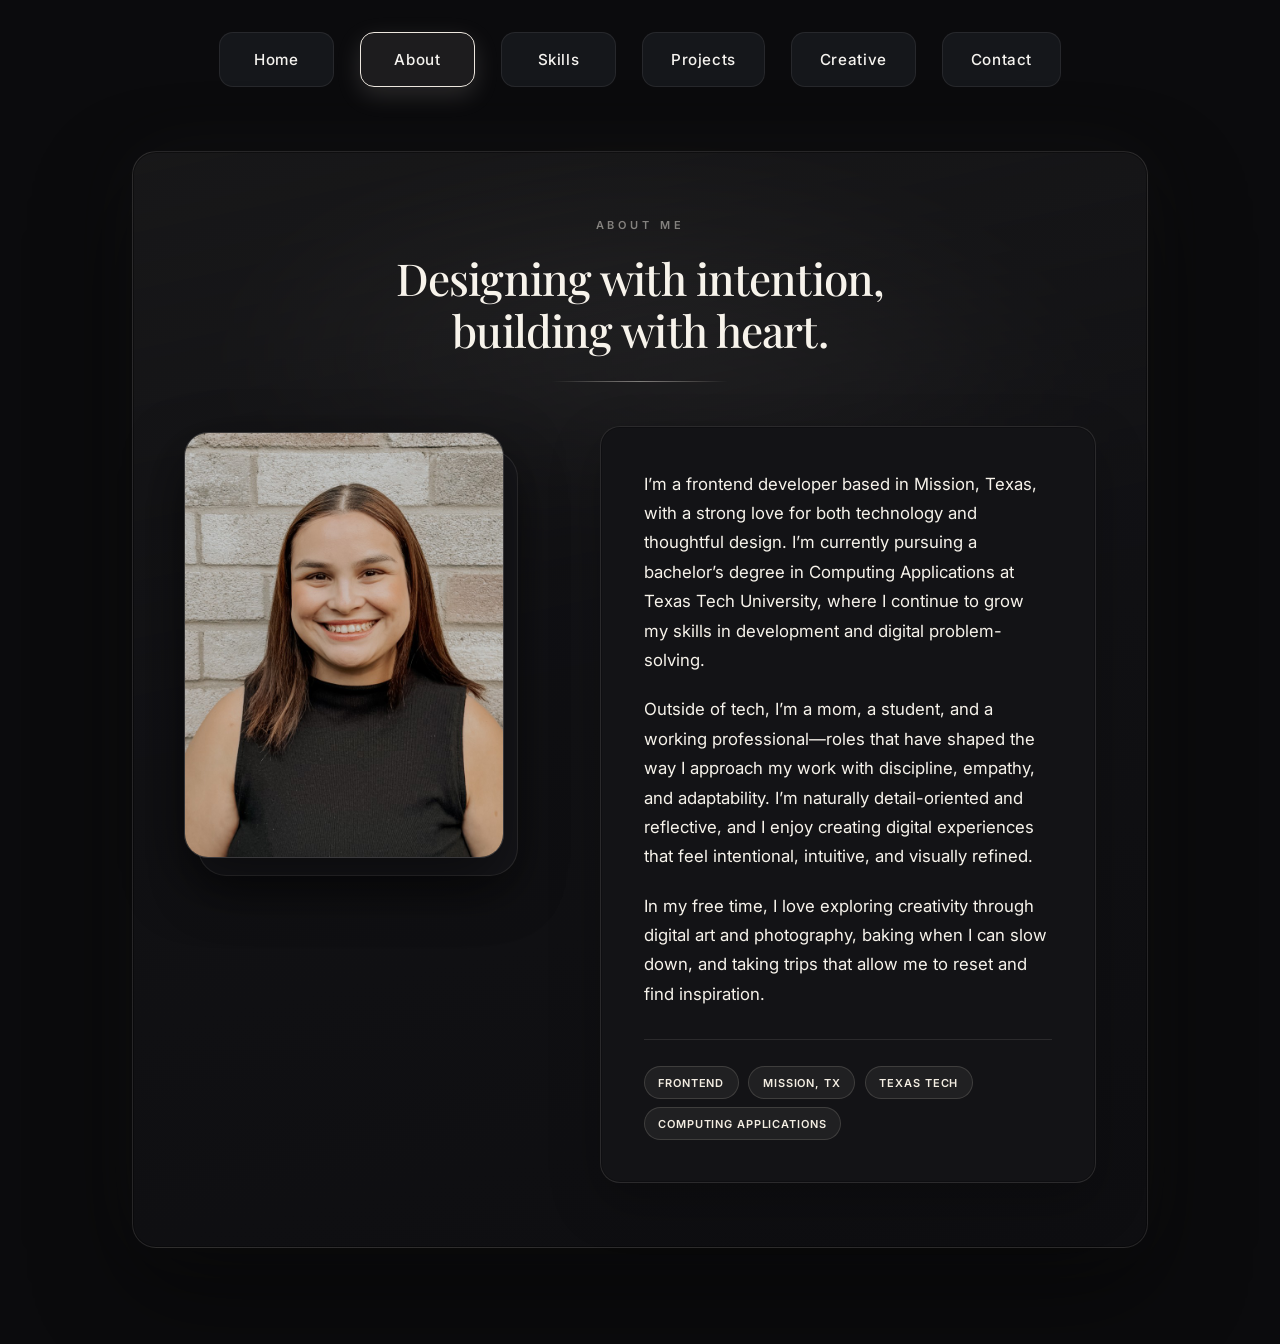
==== commit f8e411a4: "updated about.html" ====
--- a/about.html
+++ b/about.html
@@ -26,44 +26,56 @@
     </header>
 
     <main class="home-main home-main--inner home-main--about">
-      <section class="about-panel" aria-labelledby="about-heading">
-        <p class="about-panel__eyebrow">About me</p>
-        <h1 id="about-heading" class="about-panel__title">
+      <section class="about-feature" aria-labelledby="about-heading">
+        <p class="about-feature__label">About me</p>
+        <h1 id="about-heading" class="about-feature__title">
           Designing with intention, building with heart.
         </h1>
-        <div class="about-panel__divider" role="presentation"></div>
+        <div class="about-feature__divider" role="presentation"></div>
 
-        <div class="about-panel__columns">
-          <figure class="about-panel__figure">
-            <div class="about-panel__photo">
-              <img
-                class="about-panel__img"
-                src="images/about-portrait.png"
-                alt="Portrait of Cynthia Lizeth Cisneros, smiling, wearing a black sleeveless top against a light brick wall."
-                width="768"
-                height="1024"
-                loading="eager"
-              />
+        <div class="about-feature__grid">
+          <div class="about-feature__visual">
+            <div class="about-feature__frame" aria-hidden="true"></div>
+            <figure class="about-feature__figure">
+              <div class="about-feature__card">
+                <img
+                  class="about-feature__img"
+                  src="images/about-portrait.png"
+                  alt="Portrait of Cynthia Lizeth Cisneros, smiling, wearing a black sleeveless top against a light brick wall."
+                  width="768"
+                  height="1024"
+                  loading="eager"
+                />
+              </div>
+            </figure>
+          </div>
+
+          <div class="about-feature__panel">
+            <div class="about-feature__body">
+              <p class="about-feature__text">
+                I’m a frontend developer based in Mission, Texas, with a strong love for both
+                technology and thoughtful design. I’m currently pursuing a bachelor’s degree in
+                Computing Applications at Texas Tech University, where I continue to grow my skills
+                in development and digital problem-solving.
+              </p>
+              <p class="about-feature__text">
+                Outside of tech, I’m a mom, a student, and a working professional—roles that have
+                shaped the way I approach my work with discipline, empathy, and adaptability. I’m
+                naturally detail-oriented and reflective, and I enjoy creating digital experiences
+                that feel intentional, intuitive, and visually refined.
+              </p>
+              <p class="about-feature__text">
+                In my free time, I love exploring creativity through digital art and photography,
+                baking when I can slow down, and taking trips that allow me to reset and find
+                inspiration.
+              </p>
             </div>
-          </figure>
-
-          <div class="about-panel__body">
-            <p class="about-panel__text">
-              I’m a frontend developer based in Mission, Texas, with a strong love for both technology
-              and thoughtful design. I’m currently pursuing a bachelor’s degree in Computing
-              Applications at Texas Tech University, where I continue to grow my skills in
-              development and digital problem-solving.
-            </p>
-            <p class="about-panel__text">
-              Outside of tech, I’m a mom, a student, and a working professional—roles that have shaped
-              the way I approach my work with discipline, empathy, and adaptability. I’m naturally
-              detail-oriented and reflective, and I enjoy creating digital experiences that feel
-              intentional, intuitive, and visually refined.
-            </p>
-            <p class="about-panel__text">
-              In my free time, I love exploring creativity through digital art and photography, baking
-              when I can slow down, and taking trips that allow me to reset and find inspiration.
-            </p>
+            <div class="about-feature__tags" aria-label="Quick facts">
+              <span class="about-feature__tag">Frontend</span>
+              <span class="about-feature__tag">Mission, TX</span>
+              <span class="about-feature__tag">Texas Tech</span>
+              <span class="about-feature__tag">Computing Applications</span>
+            </div>
           </div>
         </div>
       </section>
--- a/style.css
+++ b/style.css
@@ -77,160 +77,252 @@
     margin-top: 1.35rem;
 }
 
-/* ----- About page (editorial two-column) ----- */
+/* ----- About page (feature panel + portrait card) ----- */
 
 .home-main--about {
-    max-width: 68rem;
-}
-
-.about-panel {
+    position: relative;
+    max-width: 66rem;
+    padding-top: clamp(2.5rem, 6vw, 4rem);
+    padding-bottom: clamp(3.5rem, 10vw, 6rem);
+}
+
+/* Soft warm glow behind the About feature (sits under .about-feature) */
+.home-main--about::before {
+    content: "";
+    position: absolute;
+    z-index: 0;
+    left: 50%;
+    top: clamp(3rem, 8vw, 5rem);
+    transform: translateX(-50%);
+    width: min(58rem, 118%);
+    height: min(52vh, 28rem);
+    pointer-events: none;
+    background:
+        radial-gradient(
+            ellipse 65% 55% at 50% 42%,
+            rgba(245, 239, 228, 0.12) 0%,
+            rgba(232, 220, 202, 0.06) 42%,
+            transparent 72%
+        ),
+        radial-gradient(
+            ellipse 50% 40% at 72% 58%,
+            rgba(237, 231, 223, 0.08) 0%,
+            transparent 65%
+        );
+    filter: blur(56px);
+    opacity: 0.9;
+}
+
+.about-feature {
+    position: relative;
+    z-index: 1;
     width: 100%;
     margin: 0 auto;
-    padding: clamp(2.25rem, 5vw, 3.75rem) clamp(1.5rem, 4vw, 3rem);
-    border-radius: 20px;
-    border: 1px solid rgba(247, 243, 235, 0.09);
+    padding: clamp(2.5rem, 5vw, 4rem) clamp(1.75rem, 4vw, 3.25rem);
+    border-radius: 24px;
+    border: 1px solid rgba(247, 243, 235, 0.1);
     background: linear-gradient(
-        165deg,
-        rgba(247, 243, 235, 0.045) 0%,
-        rgba(245, 239, 228, 0.02) 45%,
-        rgba(11, 11, 13, 0.35) 100%
+        168deg,
+        rgba(247, 243, 235, 0.055) 0%,
+        rgba(19, 19, 22, 0.92) 42%,
+        #0e0e11 100%
     );
     box-shadow:
-        0 0 0 1px rgba(0, 0, 0, 0.2) inset,
-        0 32px 80px rgba(0, 0, 0, 0.35),
-        0 0 60px rgba(247, 243, 235, 0.04);
-}
-
-.about-panel__eyebrow {
+        0 0 0 1px rgba(0, 0, 0, 0.35) inset,
+        0 40px 100px rgba(0, 0, 0, 0.45),
+        0 0 80px rgba(247, 243, 235, 0.035);
+}
+
+.about-feature__label {
     font-size: 0.6875rem;
     font-weight: 600;
-    letter-spacing: 0.32em;
+    letter-spacing: 0.35em;
     text-transform: uppercase;
-    color: rgba(247, 243, 235, 0.52);
-    margin: 0 0 1.15rem;
+    color: rgba(247, 243, 235, 0.48);
+    margin: 0 0 1.1rem;
     text-align: center;
 }
 
-.about-panel__title {
+.about-feature__title {
     font-family: "Playfair Display", Georgia, "Times New Roman", serif;
     font-weight: 500;
-    font-size: clamp(1.85rem, 4.2vw, 2.65rem);
-    line-height: 1.2;
+    font-size: clamp(1.9rem, 4vw, 2.75rem);
+    line-height: 1.18;
     letter-spacing: -0.02em;
     color: #f7f3eb;
-    margin: 0 auto 1.5rem;
-    max-width: 42rem;
+    margin: 0 auto 1.6rem;
+    max-width: 44rem;
     text-align: center;
     text-wrap: balance;
 }
 
-.about-panel__divider {
+.about-feature__divider {
     height: 1px;
-    max-width: 12rem;
-    margin: 0 auto 2.5rem;
+    max-width: 11rem;
+    margin: 0 auto 2.75rem;
     background: linear-gradient(
         90deg,
         transparent,
-        rgba(245, 239, 228, 0.35) 20%,
-        rgba(247, 243, 235, 0.5) 50%,
-        rgba(245, 239, 228, 0.35) 80%,
+        rgba(243, 237, 226, 0.25) 25%,
+        rgba(247, 243, 235, 0.45) 50%,
+        rgba(243, 237, 226, 0.25) 75%,
         transparent
     );
-    box-shadow: 0 0 12px rgba(245, 239, 228, 0.12);
-}
-
-.about-panel__columns {
+}
+
+.about-feature__grid {
     display: grid;
-    grid-template-columns: minmax(0, 420px) minmax(0, 1fr);
-    gap: clamp(2rem, 5vw, 3.25rem);
+    grid-template-columns: minmax(0, 360px) minmax(0, 1fr);
+    gap: clamp(2.25rem, 5vw, 3.5rem);
     align-items: start;
-}
-
-.about-panel__figure {
-    margin: 0;
+    max-width: 58rem;
+    margin: 0 auto;
+}
+
+/* Portrait column: fixed card width, editorial offset frame */
+.about-feature__visual {
+    position: relative;
+    width: 100%;
+    max-width: 340px;
     justify-self: center;
-    width: 100%;
-    max-width: 380px;
-}
-
-.about-panel__photo {
+}
+
+@media (min-width: 961px) {
+    .about-feature__visual {
+        justify-self: start;
+        margin-top: 0.35rem;
+    }
+}
+
+.about-feature__frame {
+    position: absolute;
+    left: 14px;
+    top: 18px;
+    width: min(320px, 100%);
+    aspect-ratio: 3 / 4;
+    border-radius: 28px;
+    background: #16161a;
+    border: 1px solid rgba(243, 237, 226, 0.1);
+    box-shadow: 0 18px 48px rgba(0, 0, 0, 0.35);
+    z-index: 0;
+}
+
+.about-feature__figure {
     position: relative;
-    border-radius: 18px;
-    padding: 3px;
-    background: linear-gradient(
-        145deg,
-        rgba(247, 243, 235, 0.18),
-        rgba(245, 239, 228, 0.06) 40%,
-        rgba(247, 243, 235, 0.1)
-    );
+    z-index: 1;
+    margin: 0;
+    width: min(320px, 100%);
+}
+
+.about-feature__card {
+    width: 100%;
+    max-width: 320px;
+    aspect-ratio: 3 / 4;
+    border-radius: 24px;
+    overflow: hidden;
+    border: 1px solid rgba(243, 237, 226, 0.16);
     box-shadow:
-        0 24px 48px rgba(0, 0, 0, 0.45),
-        0 12px 32px rgba(0, 0, 0, 0.25),
-        0 0 0 1px rgba(247, 243, 235, 0.08) inset;
-    transform: translateY(-4px);
-}
-
-.about-panel__img {
+        0 24px 56px rgba(0, 0, 0, 0.5),
+        0 0 0 1px rgba(0, 0, 0, 0.2) inset;
+}
+
+.about-feature__img {
     display: block;
     width: 100%;
-    height: auto;
-    border-radius: 15px;
+    height: 100%;
+    object-fit: cover;
+    object-position: center top;
+}
+
+/* Text panel: charcoal inset */
+.about-feature__panel {
+    background: #131316;
     border: 1px solid rgba(247, 243, 235, 0.1);
-    vertical-align: middle;
-}
-
-.about-panel__body {
-    max-width: 36rem;
-    padding-top: 0.25rem;
-}
-
-.about-panel__text {
-    font-size: clamp(1rem, 1.35vw, 1.0625rem);
-    line-height: 1.7;
-    color: rgba(245, 239, 228, 0.9);
+    border-radius: 20px;
+    padding: clamp(1.85rem, 4vw, 2.65rem);
+    box-shadow:
+        0 0 0 1px rgba(0, 0, 0, 0.25) inset,
+        0 20px 50px rgba(0, 0, 0, 0.25);
+    min-width: 0;
+}
+
+.about-feature__text {
+    font-size: clamp(1rem, 0.4vw + 0.96rem, 1.05rem);
+    line-height: 1.75;
+    color: #f7f3eb;
     margin: 0;
     text-align: left;
 }
 
-.about-panel__text + .about-panel__text {
-    margin-top: 1.35rem;
-}
-
-@media (max-width: 900px) {
-    .about-panel__columns {
+.about-feature__text + .about-feature__text {
+    margin-top: 1.25rem;
+}
+
+.about-feature__tags {
+    display: flex;
+    flex-wrap: wrap;
+    gap: 0.5rem 0.6rem;
+    margin-top: 1.85rem;
+    padding-top: 1.65rem;
+    border-top: 1px solid rgba(247, 243, 235, 0.1);
+}
+
+.about-feature__tag {
+    font-size: 0.6875rem;
+    font-weight: 600;
+    letter-spacing: 0.08em;
+    text-transform: uppercase;
+    color: #f3ede2;
+    background: rgba(247, 243, 235, 0.06);
+    border: 1px solid rgba(243, 237, 226, 0.14);
+    padding: 0.4rem 0.85rem;
+    border-radius: 999px;
+}
+
+@media (max-width: 960px) {
+    .about-feature__grid {
         grid-template-columns: 1fr;
         justify-items: center;
-    }
-
-    .about-panel__figure {
-        max-width: min(380px, 88vw);
-    }
-
-    .about-panel__photo {
-        transform: none;
-    }
-
-    .about-panel__body {
-        max-width: 38rem;
-        text-align: center;
-        padding-top: 0;
-    }
-
-    .about-panel__text {
-        text-align: center;
-    }
-
+        max-width: 28rem;
+    }
+
+    .about-feature__visual {
+        max-width: 320px;
+        margin-bottom: 0.25rem;
+    }
+
+    .about-feature__frame {
+        left: 12px;
+        top: 14px;
+        width: min(300px, calc(100% - 8px));
+    }
+
+    .about-feature__figure {
+        max-width: 300px;
+        margin-inline: auto;
+    }
+
+    .about-feature__card {
+        max-width: 300px;
+        margin: 0 auto;
+    }
+
+    .about-feature__panel {
+        width: 100%;
+        max-width: 32rem;
+    }
 }
 
 @media (max-width: 480px) {
-    .about-panel {
-        padding: clamp(1.75rem, 5vw, 2.25rem) clamp(1.15rem, 4vw, 1.5rem);
-        border-radius: 16px;
-    }
-
-    .about-panel__divider {
-        margin-bottom: 2rem;
-    }
+    .about-feature {
+        padding: clamp(2rem, 6vw, 2.5rem) clamp(1.25rem, 4vw, 1.5rem);
+        border-radius: 20px;
+    }
+
+    .about-feature__divider {
+        margin-bottom: 2.25rem;
+    }
+
 }
 
 /* ----- Project gallery ----- */
@@ -350,10 +442,6 @@
 }
 
 @media (prefers-reduced-motion: reduce) {
-    .about-panel__photo {
-        transform: none;
-    }
-
     .project-card,
     .project-card__link {
         transition-duration: 0.01ms;
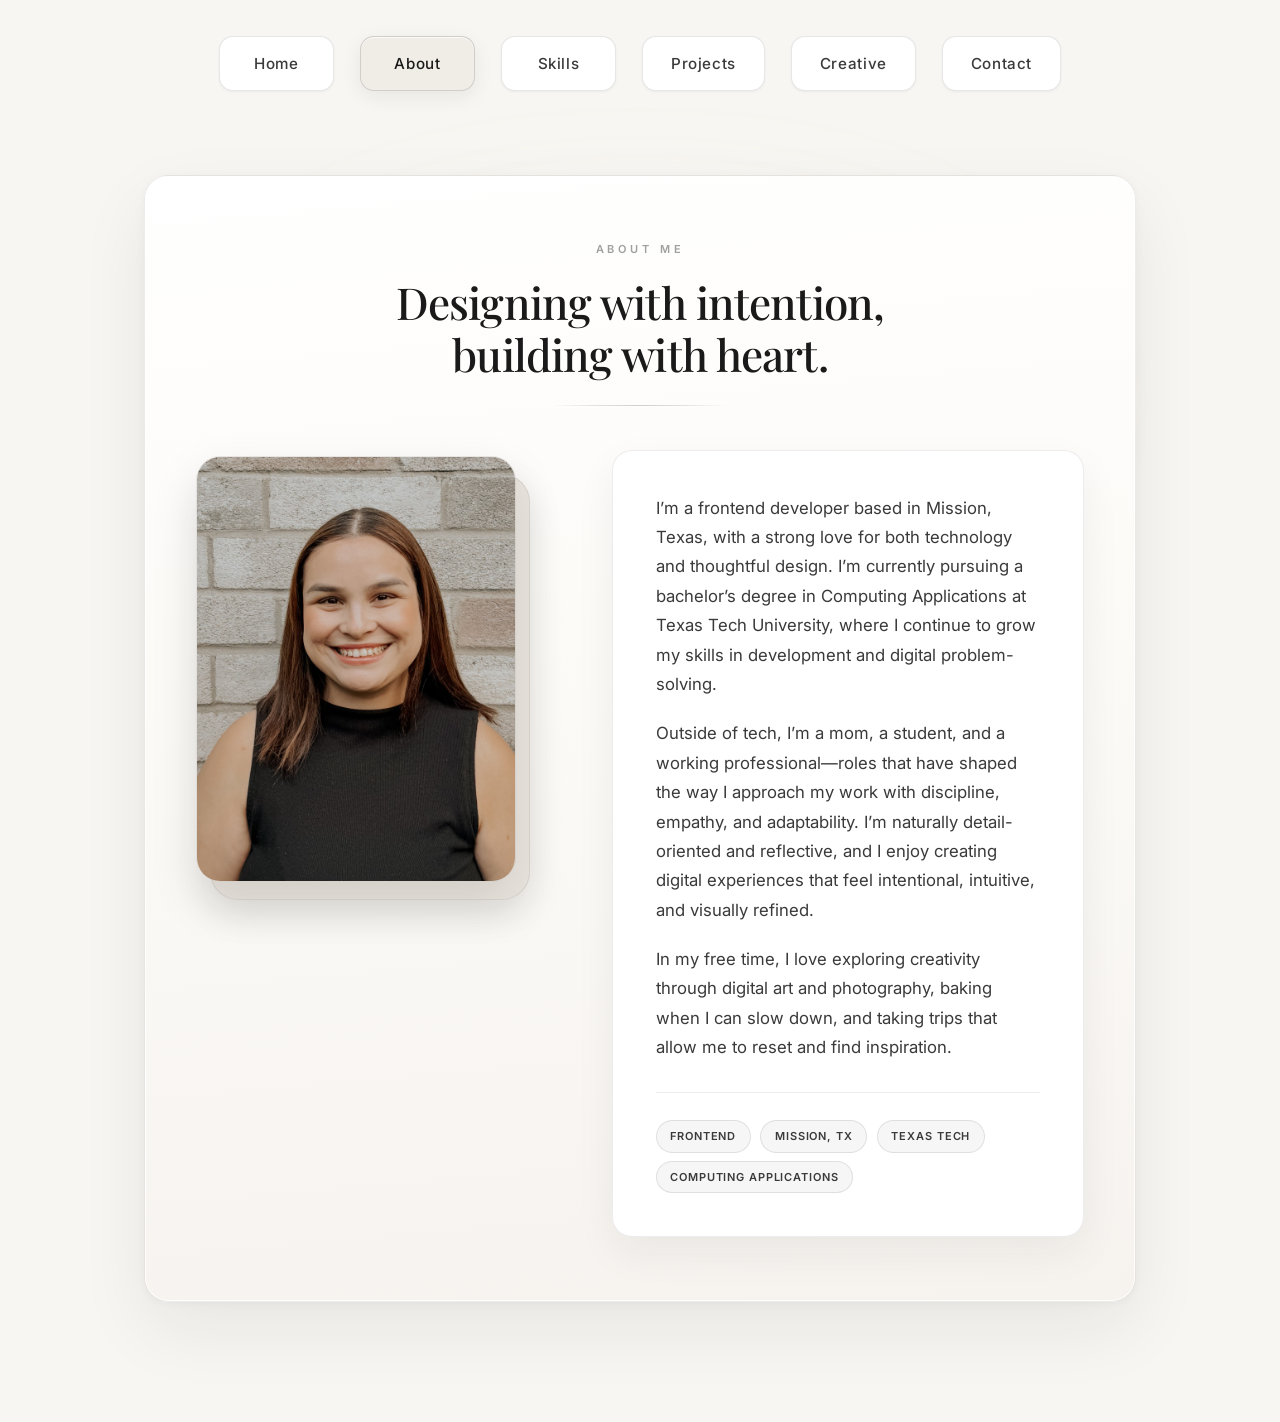
==== commit 2dc31fa9: "changed background color" ====
--- a/about.html
+++ b/about.html
@@ -13,7 +13,7 @@
     <link rel="stylesheet" href="home.css" />
     <link rel="stylesheet" href="style.css" />
   </head>
-  <body>
+  <body class="page-light">
     <header class="site-header">
       <nav class="nav-menu" aria-label="Primary navigation">
         <a href="index.html" class="nav-item">Home</a>
--- a/home.css
+++ b/home.css
@@ -9,9 +9,13 @@
 }
 
 body {
+    font-family: "Inter", sans-serif;
+}
+
+/* Dark shell: homepage only (inner pages use .page-light in style.css) */
+body:not(.page-light) {
     background: #0b0b0d;
     color: #f5f3ef;
-    font-family: "Inter", sans-serif;
 }
 
 /* HEADER */
--- a/style.css
+++ b/style.css
@@ -451,3 +451,207 @@
         transform: none;
     }
 }
+
+/* ----- Light theme: inner pages only (homepage stays dark) ----- */
+
+body.page-light {
+    background: #f8f6f2;
+    color: #3a3a3a;
+}
+
+body.page-light .site-header {
+    padding: 36px 20px 8px;
+}
+
+body.page-light .home-main--inner {
+    gap: clamp(3.25rem, 8vw, 5.5rem);
+    padding: clamp(3rem, 7vw, 4.5rem) clamp(1.5rem, 4vw, 2rem)
+        clamp(4.5rem, 12vw, 7.5rem);
+}
+
+body.page-light .home-content {
+    padding-top: clamp(1.5rem, 4vw, 2.75rem);
+}
+
+body.page-light .home-content__eyebrow {
+    color: rgba(58, 58, 58, 0.5);
+}
+
+body.page-light .home-content__title {
+    color: #1a1a1a;
+}
+
+body.page-light .home-content__lead {
+    color: #3a3a3a;
+}
+
+/* Navigation (home.css) */
+body.page-light .nav-item {
+    color: #3a3a3a;
+    background: #ffffff;
+    border: 1px solid rgba(26, 26, 26, 0.1);
+    box-shadow: 0 1px 3px rgba(26, 26, 26, 0.05);
+}
+
+body.page-light .nav-item:hover {
+    border-color: rgba(26, 26, 26, 0.16);
+    background: #fdfcfa;
+    box-shadow: 0 10px 28px rgba(26, 26, 26, 0.09);
+}
+
+body.page-light .nav-item.active {
+    color: #1a1a1a;
+    background: #f0ece6;
+    border-color: rgba(26, 26, 26, 0.14);
+    box-shadow:
+        0 1px 0 rgba(255, 255, 255, 0.8) inset,
+        0 6px 20px rgba(26, 26, 26, 0.07);
+}
+
+/* About: warm editorial card on light canvas */
+body.page-light .home-main--about {
+    padding-top: clamp(3rem, 7vw, 4.75rem);
+    padding-bottom: clamp(4.5rem, 11vw, 7.5rem);
+}
+
+body.page-light .home-main--about::before {
+    opacity: 0.55;
+    background:
+        radial-gradient(
+            ellipse 68% 58% at 50% 40%,
+            rgba(212, 196, 175, 0.22) 0%,
+            rgba(232, 224, 210, 0.1) 45%,
+            transparent 72%
+        ),
+        radial-gradient(
+            ellipse 52% 42% at 70% 55%,
+            rgba(200, 180, 155, 0.12) 0%,
+            transparent 68%
+        );
+    filter: blur(64px);
+}
+
+body.page-light .about-feature {
+    border: 1px solid rgba(26, 26, 26, 0.08);
+    background: linear-gradient(
+        175deg,
+        #ffffff 0%,
+        #fdfbf8 38%,
+        #f6f3ef 100%
+    );
+    box-shadow:
+        0 0 0 1px rgba(255, 255, 255, 0.9) inset,
+        0 28px 70px rgba(26, 26, 26, 0.07),
+        0 2px 8px rgba(26, 26, 26, 0.04);
+}
+
+body.page-light .about-feature__label {
+    color: rgba(58, 58, 58, 0.48);
+}
+
+body.page-light .about-feature__title {
+    color: #1a1a1a;
+}
+
+body.page-light .about-feature__divider {
+    background: linear-gradient(
+        90deg,
+        transparent,
+        rgba(26, 26, 26, 0.12) 25%,
+        rgba(26, 26, 26, 0.2) 50%,
+        rgba(26, 26, 26, 0.12) 75%,
+        transparent
+    );
+    box-shadow: none;
+}
+
+body.page-light .about-feature__frame {
+    background: #ebe6df;
+    border: 1px solid rgba(26, 26, 26, 0.07);
+    box-shadow: 0 14px 36px rgba(26, 26, 26, 0.1);
+}
+
+body.page-light .about-feature__card {
+    border: 1px solid rgba(26, 26, 26, 0.1);
+    box-shadow:
+        0 20px 48px rgba(26, 26, 26, 0.12),
+        0 0 0 1px rgba(255, 255, 255, 0.4) inset;
+}
+
+body.page-light .about-feature__panel {
+    background: #ffffff;
+    border: 1px solid rgba(26, 26, 26, 0.08);
+    box-shadow:
+        0 0 0 1px rgba(255, 255, 255, 1) inset,
+        0 16px 40px rgba(26, 26, 26, 0.06);
+}
+
+body.page-light .about-feature__text {
+    color: #3a3a3a;
+}
+
+body.page-light .about-feature__tags {
+    border-top-color: rgba(26, 26, 26, 0.08);
+}
+
+body.page-light .about-feature__tag {
+    color: #3a3a3a;
+    background: rgba(26, 26, 26, 0.04);
+    border-color: rgba(26, 26, 26, 0.1);
+}
+
+/* Projects */
+body.page-light .project-grid {
+    gap: clamp(1.5rem, 3.5vw, 2rem);
+}
+
+body.page-light .project-card {
+    background: #ffffff;
+    border: 1px solid rgba(26, 26, 26, 0.08);
+    box-shadow: 0 2px 8px rgba(26, 26, 26, 0.04);
+}
+
+body.page-light .project-card:hover {
+    border-color: rgba(26, 26, 26, 0.12);
+    box-shadow: 0 18px 44px rgba(26, 26, 26, 0.1);
+}
+
+body.page-light .project-card__category {
+    color: rgba(58, 58, 58, 0.65);
+    background: #f3f1ed;
+    border-color: rgba(26, 26, 26, 0.08);
+}
+
+body.page-light .project-card__title {
+    color: #1a1a1a;
+}
+
+body.page-light .project-card__desc {
+    color: #3a3a3a;
+}
+
+body.page-light .project-card__link {
+    color: #fdfbf8;
+    background: #5c4a3a;
+    border-color: rgba(92, 74, 58, 0.85);
+}
+
+body.page-light .project-card__link:hover {
+    background: #6d5845;
+    border-color: #5c4a3a;
+}
+
+body.page-light .project-card__link:focus-visible {
+    outline-color: rgba(26, 26, 26, 0.35);
+}
+
+body.page-light .project-card__link--secondary {
+    color: #3a3a3a;
+    background: #f3f1ed;
+    border-color: rgba(26, 26, 26, 0.1);
+}
+
+body.page-light .project-card__link--secondary:hover {
+    background: #e8e4de;
+    border-color: rgba(26, 26, 26, 0.14);
+}
